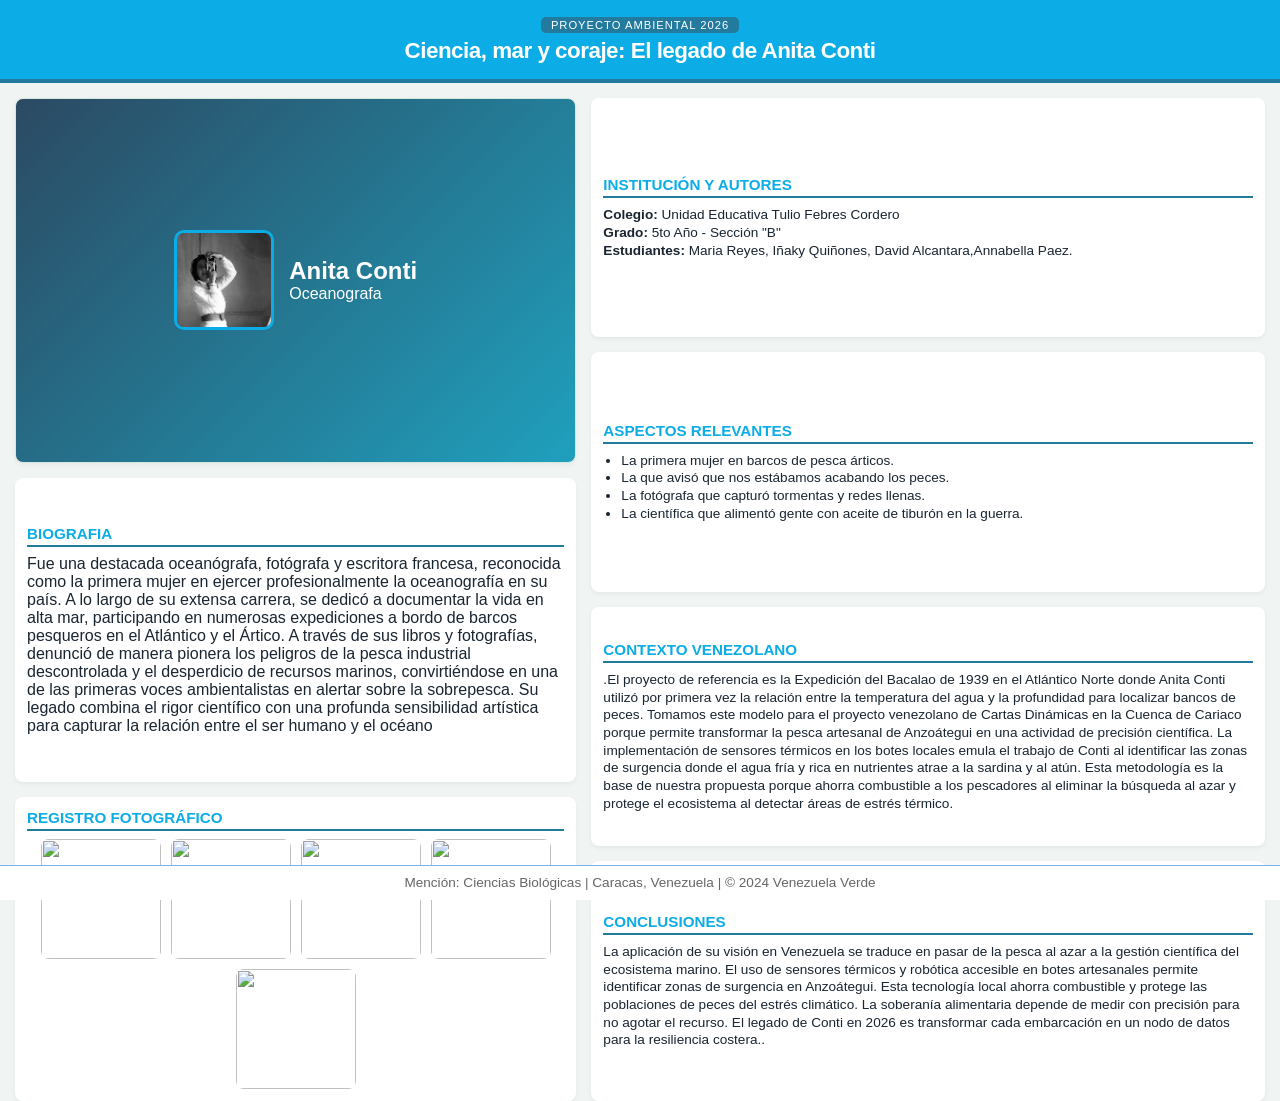
==== index.html @ a20d0c2a "Update index.html" ====
<!DOCTYPE html>
<html lang="es">
<head>
    <meta charset="UTF-8">
    <meta name="viewport" content="width=device-width, initial-scale=1.0">
    <title>Póster Científico - Dr. Rafael Mendoza</title>
    <link rel="stylesheet" href="style.css">
    </head>
<body>
    <div class="app-wrapper">
        <header class="main-header">
            <div class="header-content">
                <span class="header-badge">PROYECTO AMBIENTAL 2026</span>
                <h1> Ciencia, mar y coraje: El legado de Anita Conti</h1>
            </div>
        </header>

        <div class="content-layout">
            <aside class="col-left">
                <section class="card photo-card">
                    <img src="descarga.jfif" alt="Dr. Rafael Mendoza" class="main-photo">
                    <div class="photo-info">
                        <h2>Anita Conti</h2>
                <span class="tag">Oceanografa</span>
                    </div>
                </section>

                <section class="card bio-card">
                    <h3>Biografia</h3>Fue una destacada oceanógrafa, fotógrafa y escritora francesa, reconocida como la primera mujer en ejercer profesionalmente la oceanografía en su país. A lo largo de su extensa carrera, se dedicó a documentar la vida en alta mar, participando en numerosas expediciones a bordo de barcos pesqueros en el Atlántico y el Ártico. A través de sus libros y fotografías, denunció de manera pionera los peligros de la pesca industrial descontrolada y el desperdicio de recursos marinos, convirtiéndose en una de las primeras voces ambientalistas en alertar sobre la sobrepesca. Su legado combina el rigor científico con una profunda sensibilidad artística para capturar la relación entre el ser humano y el océano</p>
                </section>

<section class="card gallery-card">
                    <h3>Registro Fotográfico</h3>
    <div class="galeria-fotos" style="display: flex; flex-wrap: wrap; gap: 10px; justify-content: center;">
    <img src="NOMBRE_REAL_1.jpg" style="width: 120px; height: 120px; object-fit: cover; border-radius: 8px;">
    <img src="NOMBRE_REAL_2.jpg" style="width: 120px; height: 120px; object-fit: cover; border-radius: 8px;">
    <img src="NOMBRE_REAL_3.jpg" style="width: 120px; height: 120px; object-fit: cover; border-radius: 8px;">
    <img src="NOMBRE_REAL_4.jpg" style="width: 120px; height: 120px; object-fit: cover; border-radius: 8px;">
    <img src="NOMBRE_REAL_5.jpg" style="width: 120px; height: 120px; object-fit: cover; border-radius: 8px;">
</div>
                </section>
            </aside>

            <main class="col-right">
                <section class="card school-card">
                    <h3>Institución y Autores</h3>
                    <div class="school-info">
                        <p><strong>Colegio:</strong> Unidad Educativa Tulio Febres Cordero</p>
                        <p><strong>Grado:</strong> 5to Año - Sección "B"</p>
                        <p><strong>Estudiantes:</strong> Maria Reyes, Iñaky Quiñones, David Alcantara,Annabella Paez.</p>
                    </div>
                </section>

                <section class="card relevance-card">
                    <h3>Aspectos Relevantes</h3>
                    <ul>
                        <li>La primera mujer en barcos de pesca árticos.</li>
                        <li>La que avisó que nos estábamos acabando los peces.</li>
                        <li>La fotógrafa que capturó tormentas y redes llenas.</li>
                        <li>La científica que alimentó gente con aceite de tiburón en la guerra.</li>
                    </ul>
                </section>

                <section class="card context-card">
                    <h3>Contexto Venezolano</h3>
                    <p>.El proyecto de referencia es la Expedición del Bacalao de 1939 en el Atlántico Norte donde Anita Conti utilizó por primera vez la relación entre la temperatura del agua y la profundidad para localizar bancos de peces. Tomamos este modelo para el proyecto venezolano de Cartas Dinámicas en la Cuenca de Cariaco porque permite transformar la pesca artesanal de Anzoátegui en una actividad de precisión científica. La implementación de sensores térmicos en los botes locales emula el trabajo de Conti al identificar las zonas de surgencia donde el agua fría y rica en nutrientes atrae a la sardina y al atún. Esta metodología es la base de nuestra propuesta porque ahorra combustible a los pescadores al eliminar la búsqueda al azar y protege el ecosistema al detectar áreas de estrés térmico.</p>
                </section>

                <section class="card conclusion-card">
                    <h3>Conclusiones</h3>
                    <p>La aplicación de su visión en Venezuela se traduce en pasar de la pesca al azar a la gestión científica del ecosistema marino. El uso de sensores térmicos y robótica accesible en botes artesanales permite identificar zonas de surgencia en Anzoátegui. Esta tecnología local ahorra combustible y protege las poblaciones de peces del estrés climático. La soberanía alimentaria depende de medir con precisión para no agotar el recurso. El legado de Conti en 2026 es transformar cada embarcación en un nodo de datos para la resiliencia costera..</p>
                </section>
            </main>
        </div>

        <footer class="main-footer">
            <p>Mención: Ciencias Biológicas | Caracas, Venezuela | © 2024 Venezuela Verde</p>
        </footer>
    </div>
</body>
</html>
</html>
    </div>
</body>
</html>
</html>
---- style.css ----
:root {
    --primary: #0cace6;
    --accent: #227a9f;
    --bg: #f0f4f3;
    --white: #ffffff;
    --text: #192531;
}

* { box-sizing: border-box; margin: 0; padding: 0; }

body {
    font-family: 'Segoe UI', Arial, sans-serif;
    background-color: var(--bg);
    color: var(--text);
    height: 100vh;
    overflow: hidden;
}

.app-wrapper {
    display: flex;
    flex-direction: column;
    height: 100vh;
}

/* HEADER ESTILO PÓSTER */
.main-header {
    background: var(--primary);
    color: white;
    padding: 15px;
    text-align: center;
    border-bottom: 4px solid var(--accent);
}

.header-badge {
    background: var(--accent);
    font-size: 0.7rem;
    padding: 2px 10px;
    border-radius: 5px;
    letter-spacing: 1px;
}

.main-header h1 {
    font-size: 1.4rem;
    margin-top: 5px;
    letter-spacing: -0.5px;
}

/* LAYOUT CENTRAL */
.content-layout {
    display: grid;
    grid-template-columns: 1fr 1.2fr;
    flex-grow: 1; /* Ocupa todo el espacio entre header y footer */
    padding: 15px;
    gap: 15px;
    min-height: 0;

}

/* TARJETAS */
.card {
    background: var(--white);
    padding: 12px;
    border-radius: 8px;
    box-shadow: 0 2px 5px rgba(0,0,0,0.05);
    display: flex;
    flex-direction: column;
    justify-content: center;
    
}

h3 {
    font-size: 0.95rem;
    color: var(--primary);
    border-bottom: 2px solid var(--accent);
    margin-bottom: 8px;
    padding-bottom: 3px;
    text-transform: uppercase;
}

p, li { font-size: 0.85rem; line-height: 1.3; }

/* COLUMNAS */
.col-left {
    display: grid;
    grid-template-rows: 1.2fr 1fr 1fr;
    gap: 15px;
}

.col-right {
    display: grid;
    grid-template-rows: repeat(4, 1fr);
    gap: 15px;
}

/* DETALLES ESPECÍFICOS */
.photo-card {
    flex-direction: row !important;
    align-items: center;
    gap: 15px;
    background: linear-gradient(135deg, #183954e8 0%, #1fa0bd 100%);
    border: 1px solid #d4e8dd;
    color: white;
}
.photo-card img{
    width: 100px;
    height: 100px;
}

.main-photo {
    width: 80px;
    height: 80px;
    border-radius: 10px;
    border: 3px solid var(--primary);
    object-fit: cover;
}

.gallery-grid {
    display: grid;
    grid-template-columns: repeat(4, 1fr);
    gap: 5px;
}

.gallery-grid img {
    width: 100%;
    height: 55px;
    object-fit: cover;
    border-radius: 4px;
}

.relevance-card ul { padding-left: 18px; }

/* FOOTER */
.main-footer {
    background: white;
    text-align: center;
    padding: 8px;
    font-size: 0.75rem;
    color: #666;
    border-top: 1px solid #78b3eb;
}

/* AJUSTE PARA PANTALLAS PEQUEÑAS */
@media (max-height: 750px) {
    .main-header h1 { font-size: 1.1rem; }
    .card { padding: 8px; }
    p, li { font-size: 0.75rem; }
    .main-photo { width: 60px; height: 60px; }
}
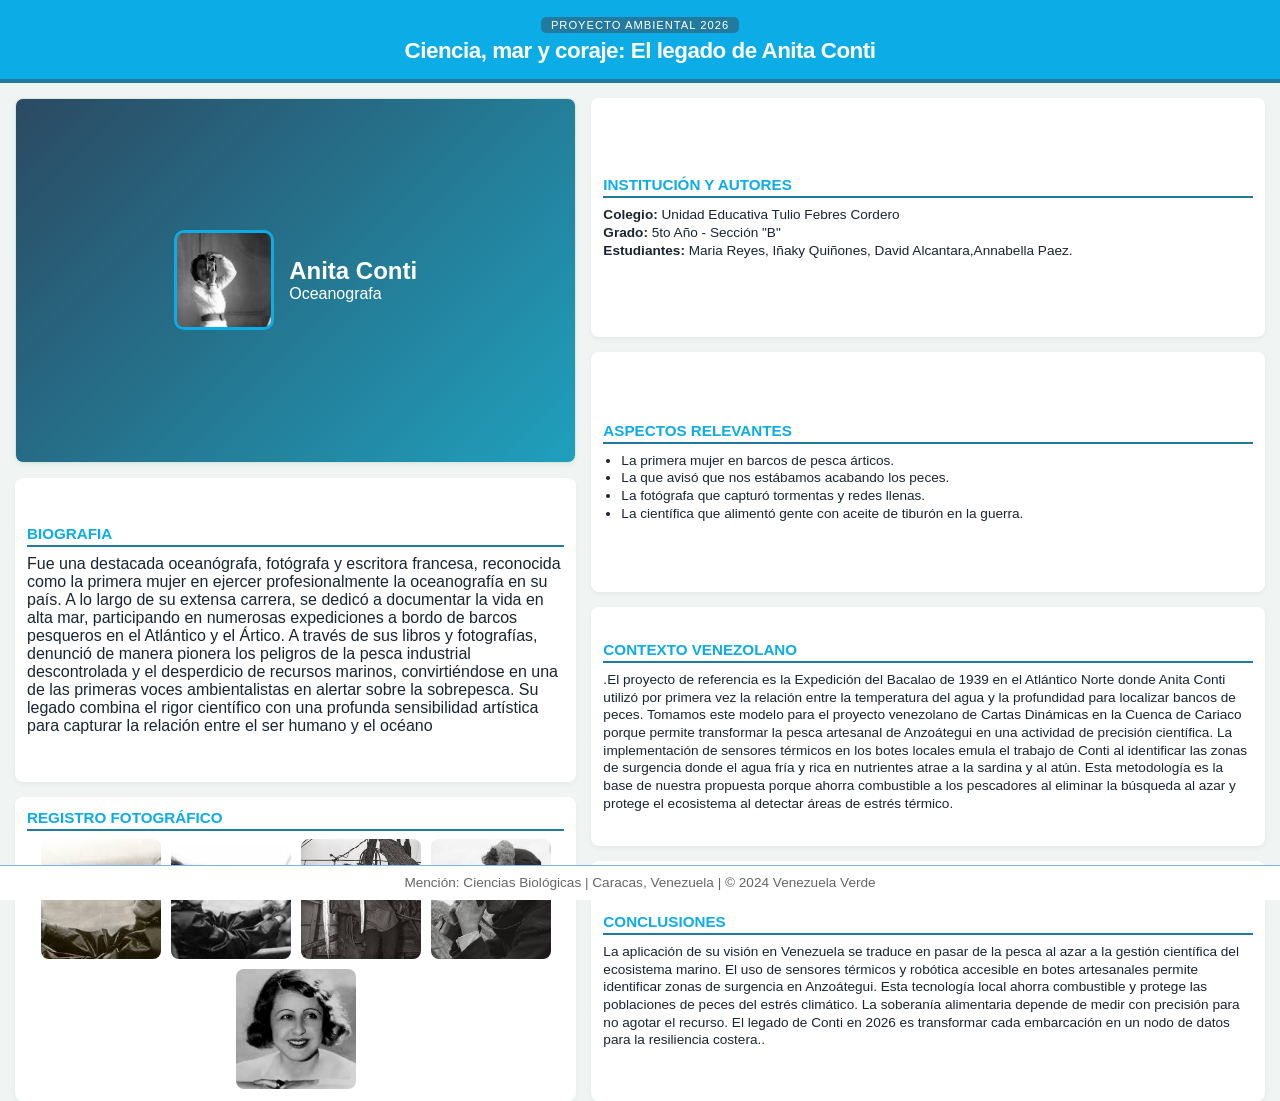
==== commit b1a8fe04: "Update index.html" ====
--- a/index.html
+++ b/index.html
@@ -31,12 +31,12 @@
 
 <section class="card gallery-card">
                     <h3>Registro Fotográfico</h3>
-    <div class="galeria-fotos" style="display: flex; flex-wrap: wrap; gap: 10px; justify-content: center;">
-    <img src="NOMBRE_REAL_1.jpg" style="width: 120px; height: 120px; object-fit: cover; border-radius: 8px;">
-    <img src="NOMBRE_REAL_2.jpg" style="width: 120px; height: 120px; object-fit: cover; border-radius: 8px;">
-    <img src="NOMBRE_REAL_3.jpg" style="width: 120px; height: 120px; object-fit: cover; border-radius: 8px;">
-    <img src="NOMBRE_REAL_4.jpg" style="width: 120px; height: 120px; object-fit: cover; border-radius: 8px;">
-    <img src="NOMBRE_REAL_5.jpg" style="width: 120px; height: 120px; object-fit: cover; border-radius: 8px;">
+ <div class="galeria-fotos" style="display: flex; flex-wrap: wrap; gap: 10px; justify-content: center;">
+    <img src="descarga (1).jfif" style="width: 120px; height: 120px; object-fit: cover; border-radius: 8px;">
+    <img src="descarga (2).jfif" style="width: 120px; height: 120px; object-fit: cover; border-radius: 8px;">
+    <img src="descarga (3).jfif" style="width: 120px; height: 120px; object-fit: cover; border-radius: 8px;">
+    <img src="descarga (4).jfif" style="width: 120px; height: 120px; object-fit: cover; border-radius: 8px;">
+    <img src="descarga (5).jfif" style="width: 120px; height: 120px; object-fit: cover; border-radius: 8px;">
 </div>
                 </section>
             </aside>
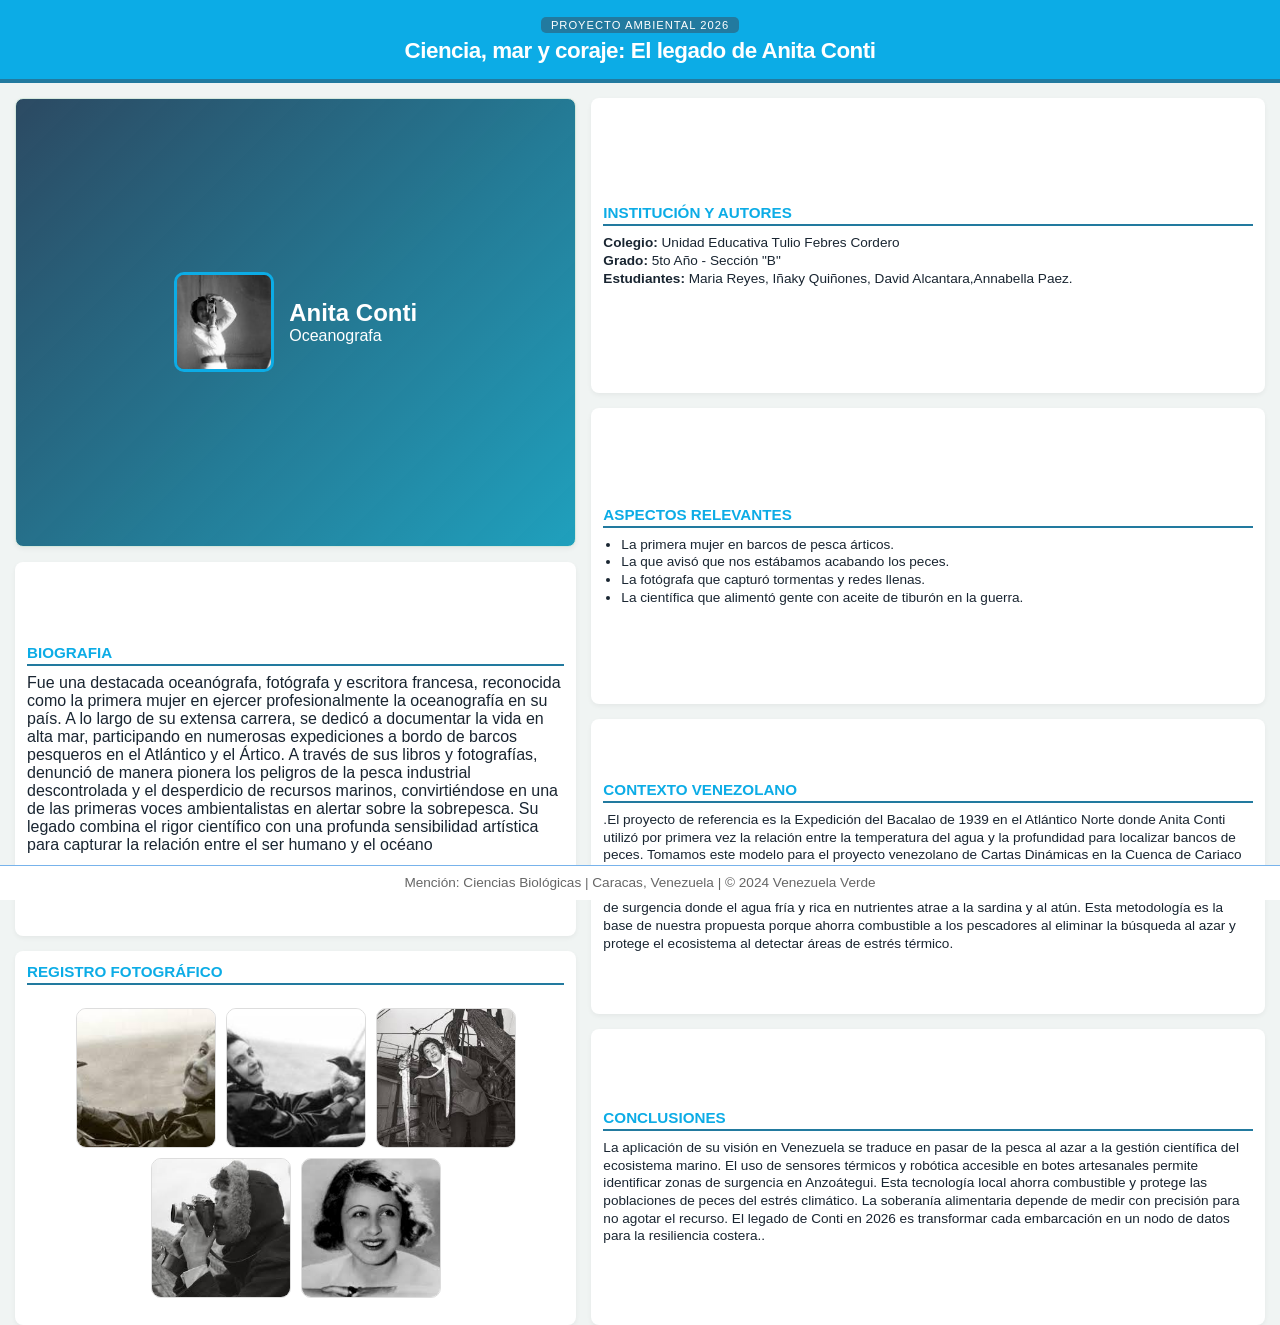
==== commit 589aef9d: "Update index.html" ====
--- a/index.html
+++ b/index.html
@@ -31,12 +31,12 @@
 
 <section class="card gallery-card">
                     <h3>Registro Fotográfico</h3>
- <div class="galeria-fotos" style="display: flex; flex-wrap: wrap; gap: 10px; justify-content: center;">
-    <img src="descarga (1).jfif" style="width: 120px; height: 120px; object-fit: cover; border-radius: 8px;">
-    <img src="descarga (2).jfif" style="width: 120px; height: 120px; object-fit: cover; border-radius: 8px;">
-    <img src="descarga (3).jfif" style="width: 120px; height: 120px; object-fit: cover; border-radius: 8px;">
-    <img src="descarga (4).jfif" style="width: 120px; height: 120px; object-fit: cover; border-radius: 8px;">
-    <img src="descarga (5).jfif" style="width: 120px; height: 120px; object-fit: cover; border-radius: 8px;">
+<div class="galeria-fotos" style="display: flex; flex-wrap: wrap; gap: 10px; justify-content: center; padding: 15px;">
+    <img src="foto1.jfif" style="width: 140px; height: 140px; object-fit: cover; border-radius: 10px; border: 1px solid #ddd;">
+    <img src="foto2.jfif" style="width: 140px; height: 140px; object-fit: cover; border-radius: 10px; border: 1px solid #ddd;">
+    <img src="foto3.jfif" style="width: 140px; height: 140px; object-fit: cover; border-radius: 10px; border: 1px solid #ddd;">
+    <img src="foto4.jfif" style="width: 140px; height: 140px; object-fit: cover; border-radius: 10px; border: 1px solid #ddd;">
+    <img src="foto5.jfif" style="width: 140px; height: 140px; object-fit: cover; border-radius: 10px; border: 1px solid #ddd;">
 </div>
                 </section>
             </aside>
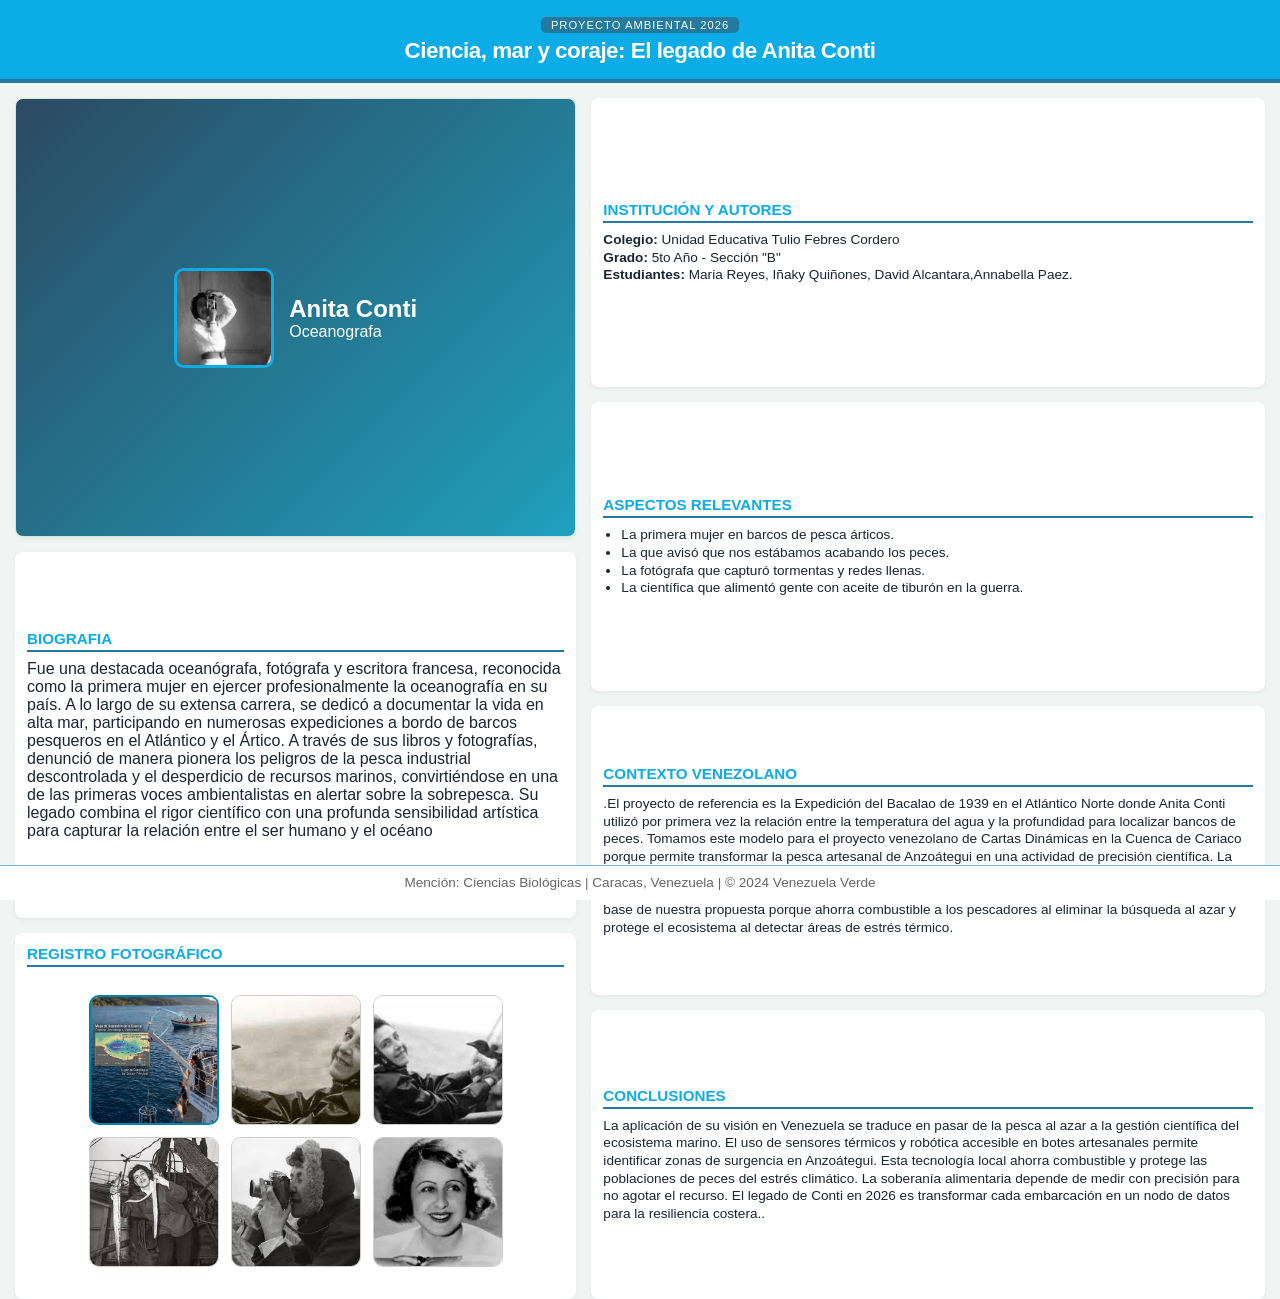
==== commit bb6b4d14: "Update index.html" ====
--- a/index.html
+++ b/index.html
@@ -31,12 +31,13 @@
 
 <section class="card gallery-card">
                     <h3>Registro Fotográfico</h3>
-<div class="galeria-fotos" style="display: flex; flex-wrap: wrap; gap: 10px; justify-content: center; padding: 15px;">
-    <img src="foto1.jfif" style="width: 140px; height: 140px; object-fit: cover; border-radius: 10px; border: 1px solid #ddd;">
-    <img src="foto2.jfif" style="width: 140px; height: 140px; object-fit: cover; border-radius: 10px; border: 1px solid #ddd;">
-    <img src="foto3.jfif" style="width: 140px; height: 140px; object-fit: cover; border-radius: 10px; border: 1px solid #ddd;">
-    <img src="foto4.jfif" style="width: 140px; height: 140px; object-fit: cover; border-radius: 10px; border: 1px solid #ddd;">
-    <img src="foto5.jfif" style="width: 140px; height: 140px; object-fit: cover; border-radius: 10px; border: 1px solid #ddd;">
+<div class="galeria-fotos" style="display: flex; flex-wrap: wrap; gap: 12px; justify-content: center; padding: 20px;">
+    <img src="cuenca.jpg" style="width: 130px; height: 130px; object-fit: cover; border-radius: 10px; border: 2px solid #0080b0;">
+    <img src="foto1.jfif" style="width: 130px; height: 130px; object-fit: cover; border-radius: 10px; border: 1px solid #ccc;">
+    <img src="foto2.jfif" style="width: 130px; height: 130px; object-fit: cover; border-radius: 10px; border: 1px solid #ccc;">
+    <img src="foto3.jfif" style="width: 130px; height: 130px; object-fit: cover; border-radius: 10px; border: 1px solid #ccc;">
+    <img src="foto4.jfif" style="width: 130px; height: 130px; object-fit: cover; border-radius: 10px; border: 1px solid #ccc;">
+    <img src="foto5.jfif" style="width: 130px; height: 130px; object-fit: cover; border-radius: 10px; border: 1px solid #ccc;">
 </div>
                 </section>
             </aside>
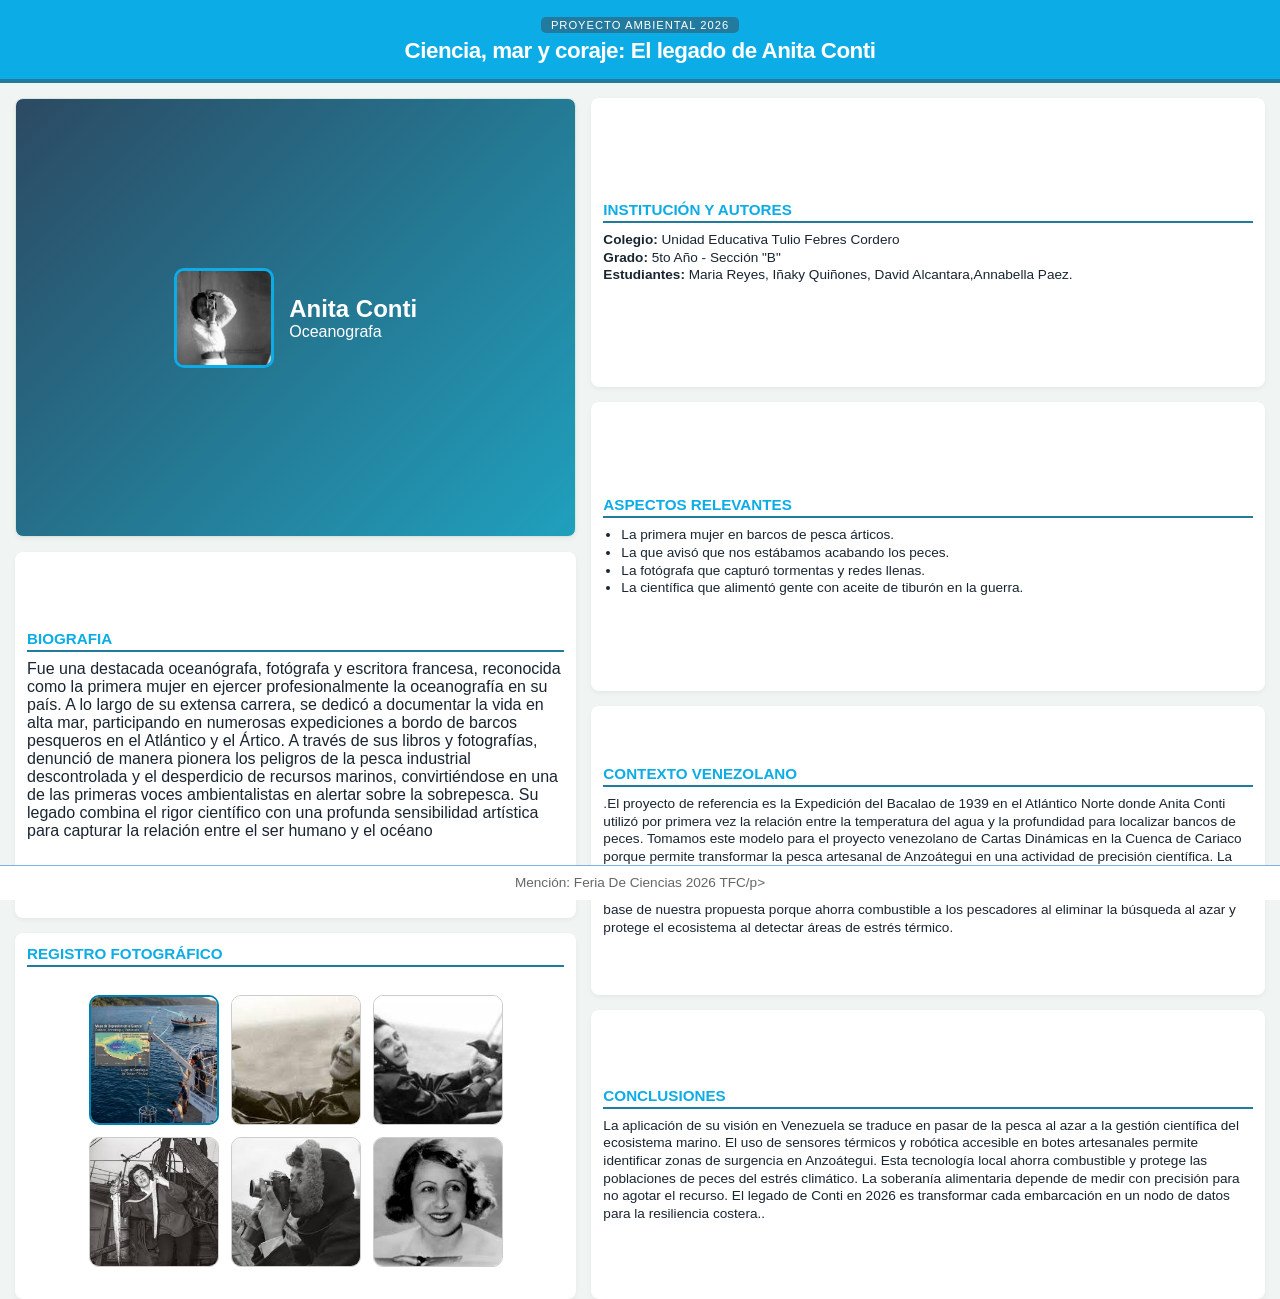
==== commit aa36a176: "Update index.html" ====
--- a/index.html
+++ b/index.html
@@ -75,7 +75,7 @@
         </div>
 
         <footer class="main-footer">
-            <p>Mención: Ciencias Biológicas | Caracas, Venezuela | © 2024 Venezuela Verde</p>
+            <p>Mención: Feria De Ciencias 2026 TFC/p>
         </footer>
     </div>
 </body>
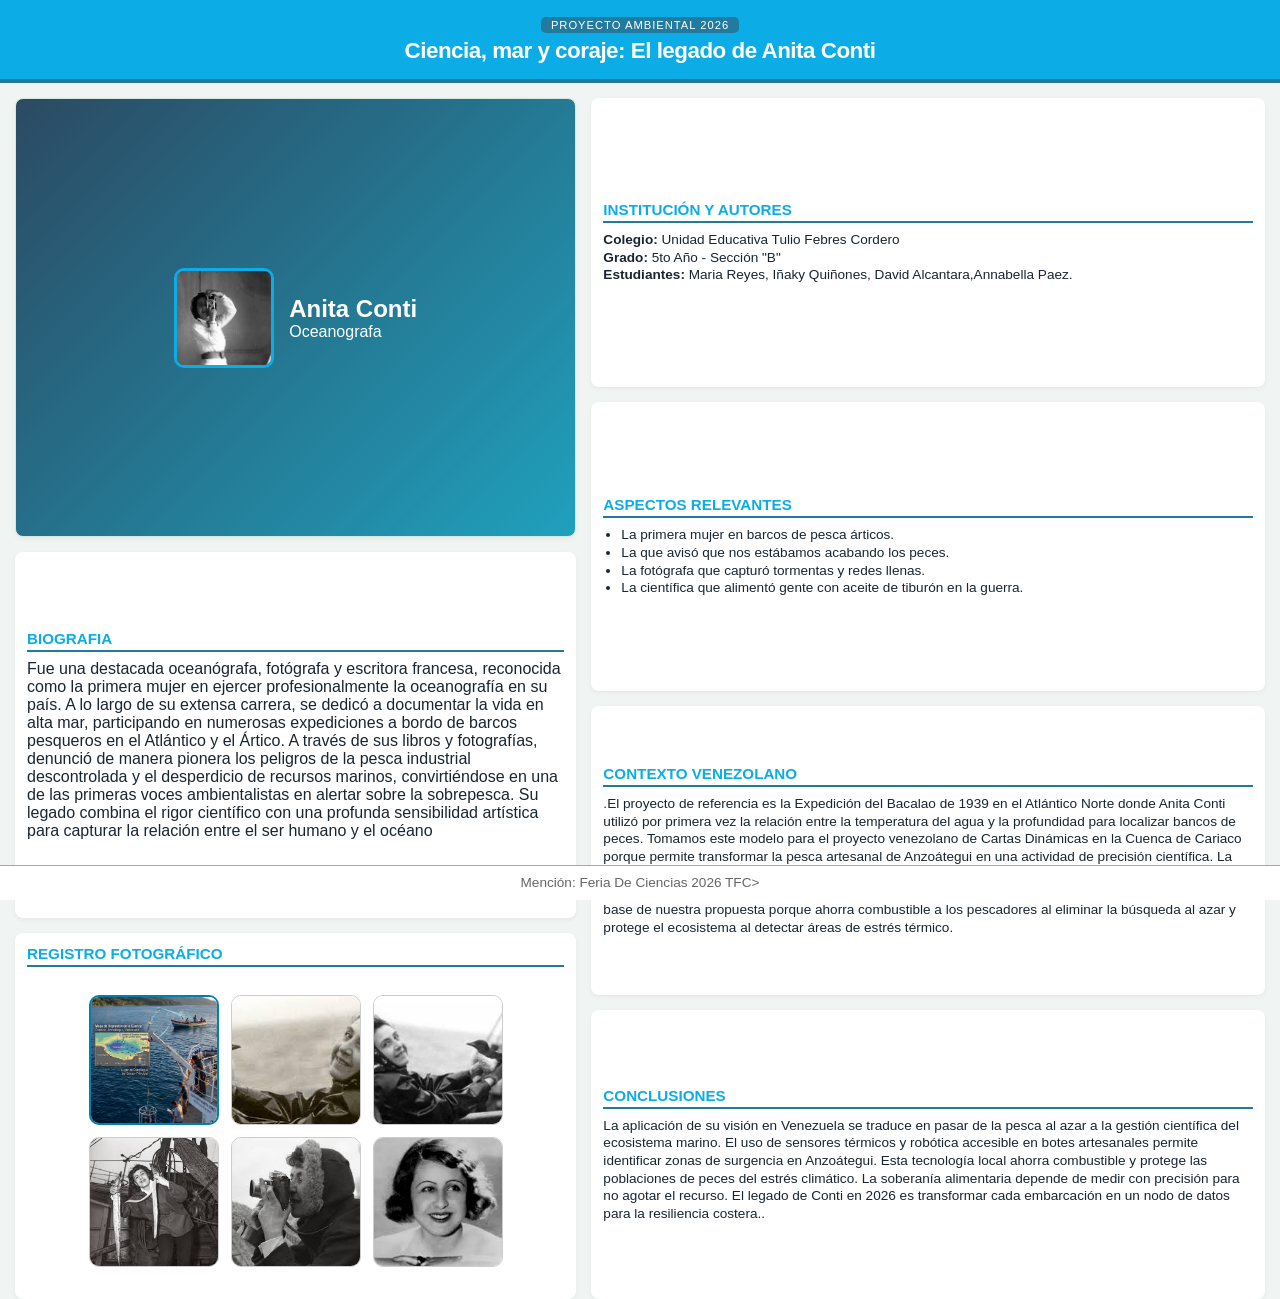
==== commit f0067925: "Update index.html" ====
--- a/index.html
+++ b/index.html
@@ -75,7 +75,7 @@
         </div>
 
         <footer class="main-footer">
-            <p>Mención: Feria De Ciencias 2026 TFC/p>
+            <p>Mención: Feria De Ciencias 2026 TFC>
         </footer>
     </div>
 </body>
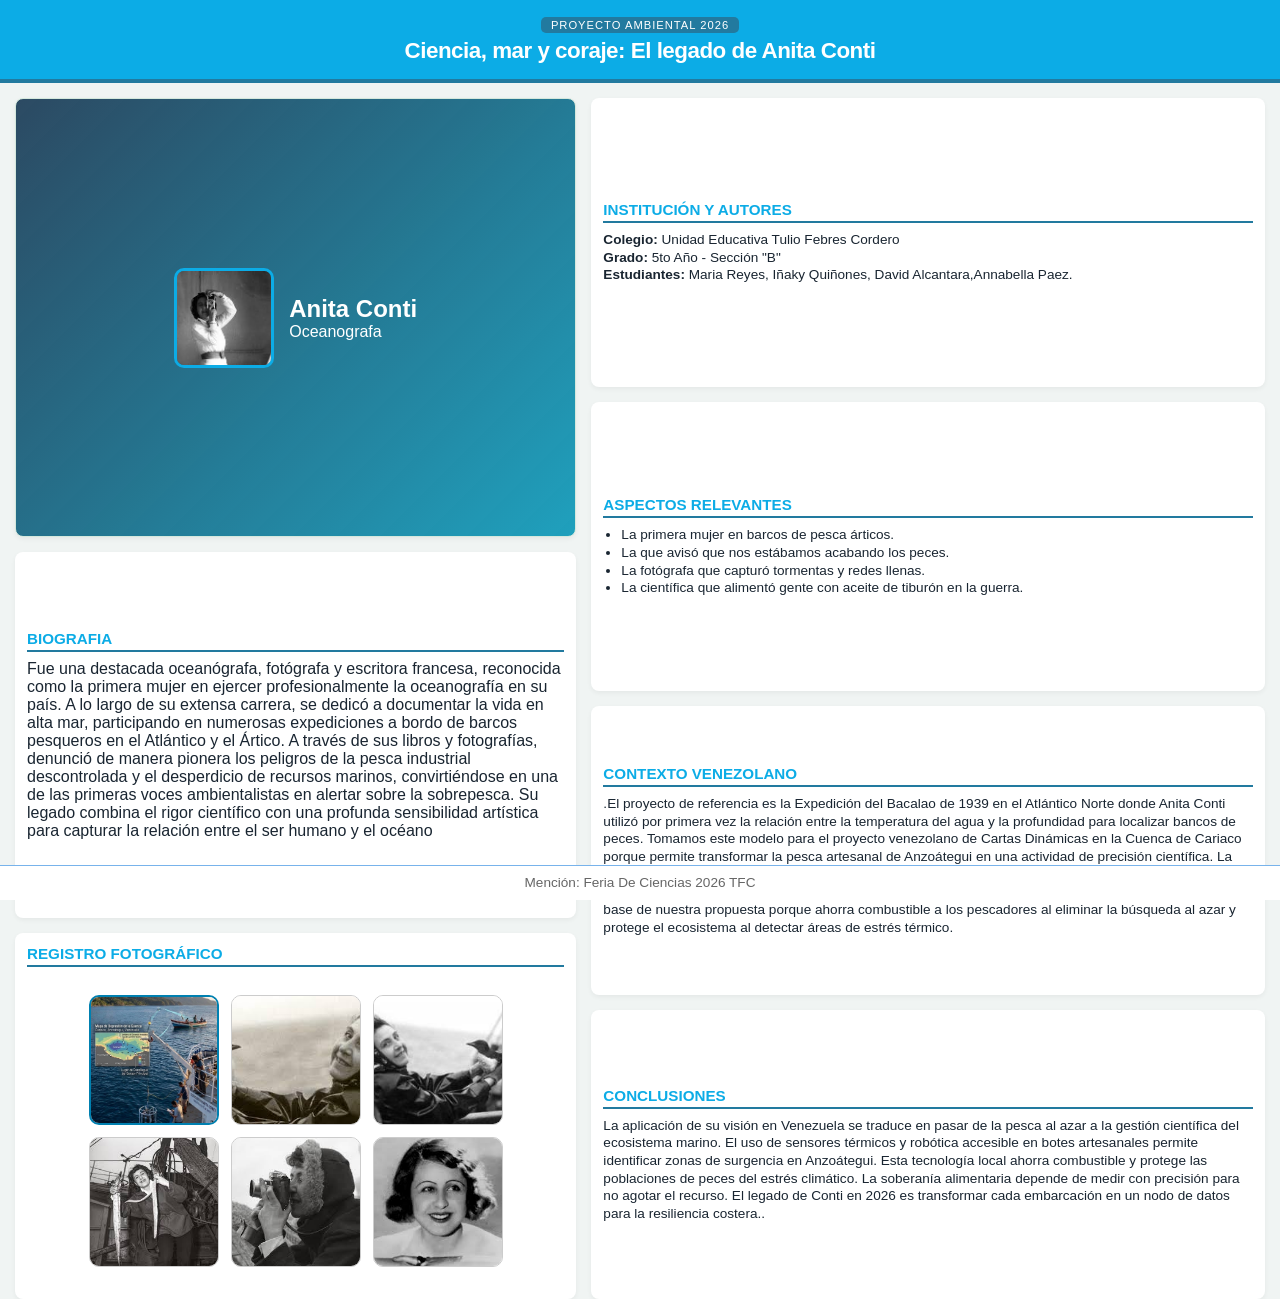
==== commit 8a91a774: "Update index.html" ====
--- a/index.html
+++ b/index.html
@@ -75,7 +75,7 @@
         </div>
 
         <footer class="main-footer">
-            <p>Mención: Feria De Ciencias 2026 TFC>
+            <p>Mención: Feria De Ciencias 2026 TFC
         </footer>
     </div>
 </body>
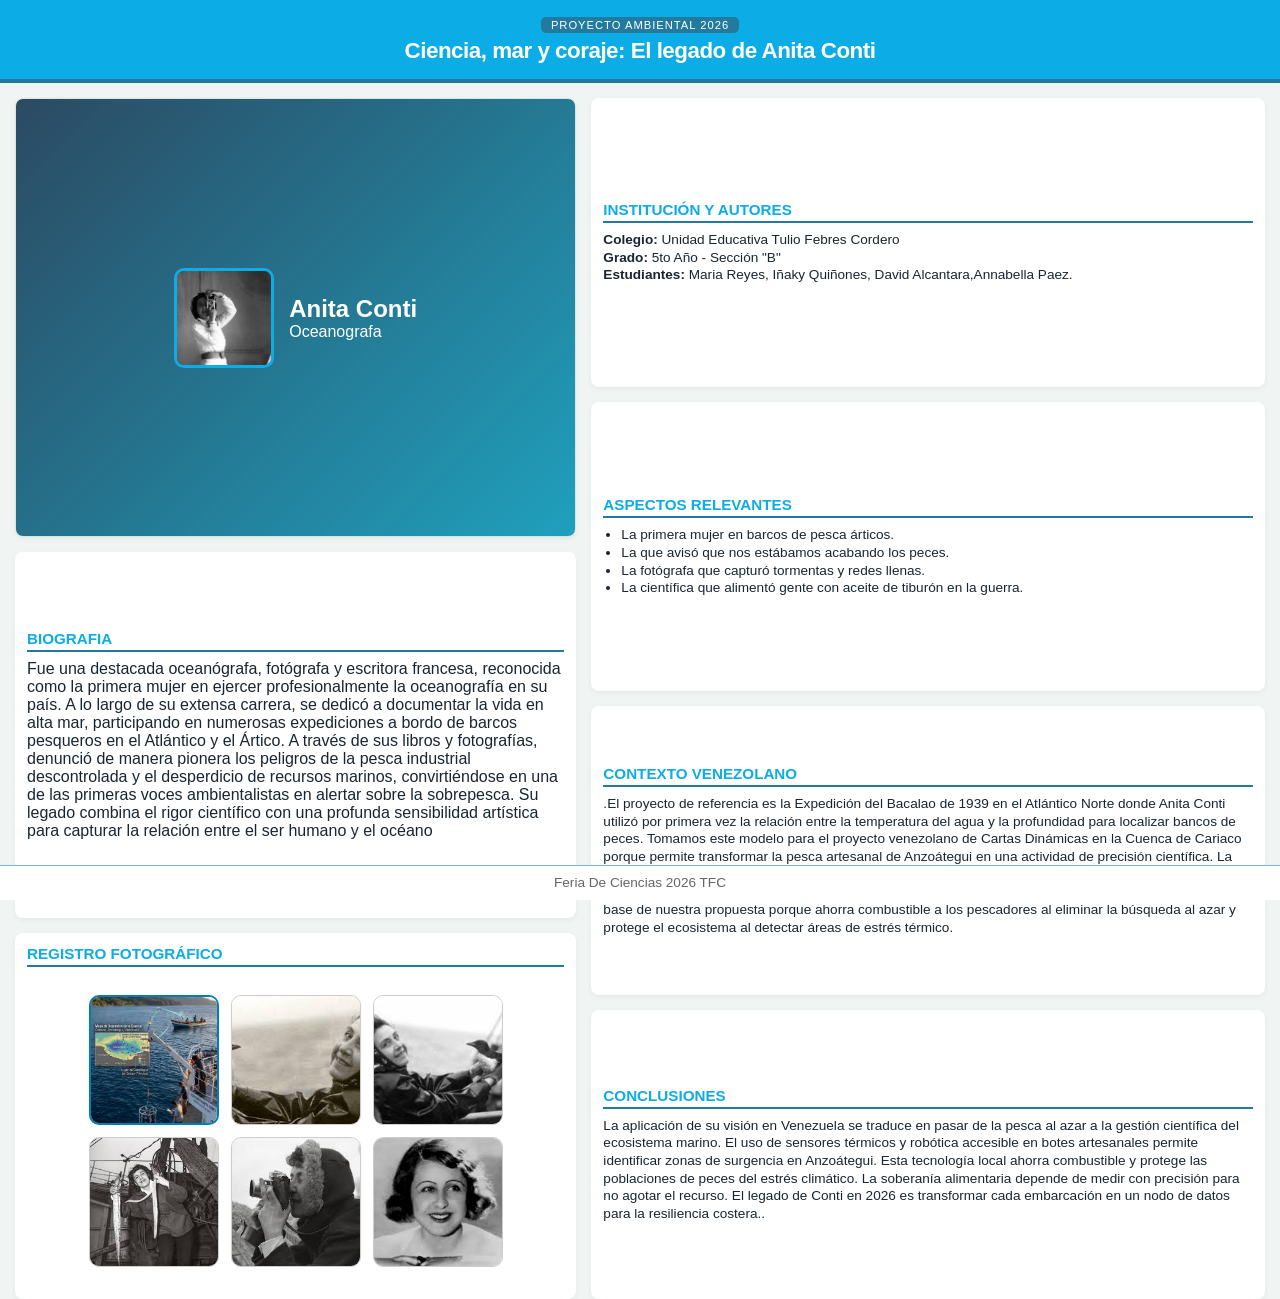
==== commit 1c30f627: "Update index.html" ====
--- a/index.html
+++ b/index.html
@@ -75,7 +75,7 @@
         </div>
 
         <footer class="main-footer">
-            <p>Mención: Feria De Ciencias 2026 TFC
+            <p>Feria De Ciencias 2026 TFC
         </footer>
     </div>
 </body>
